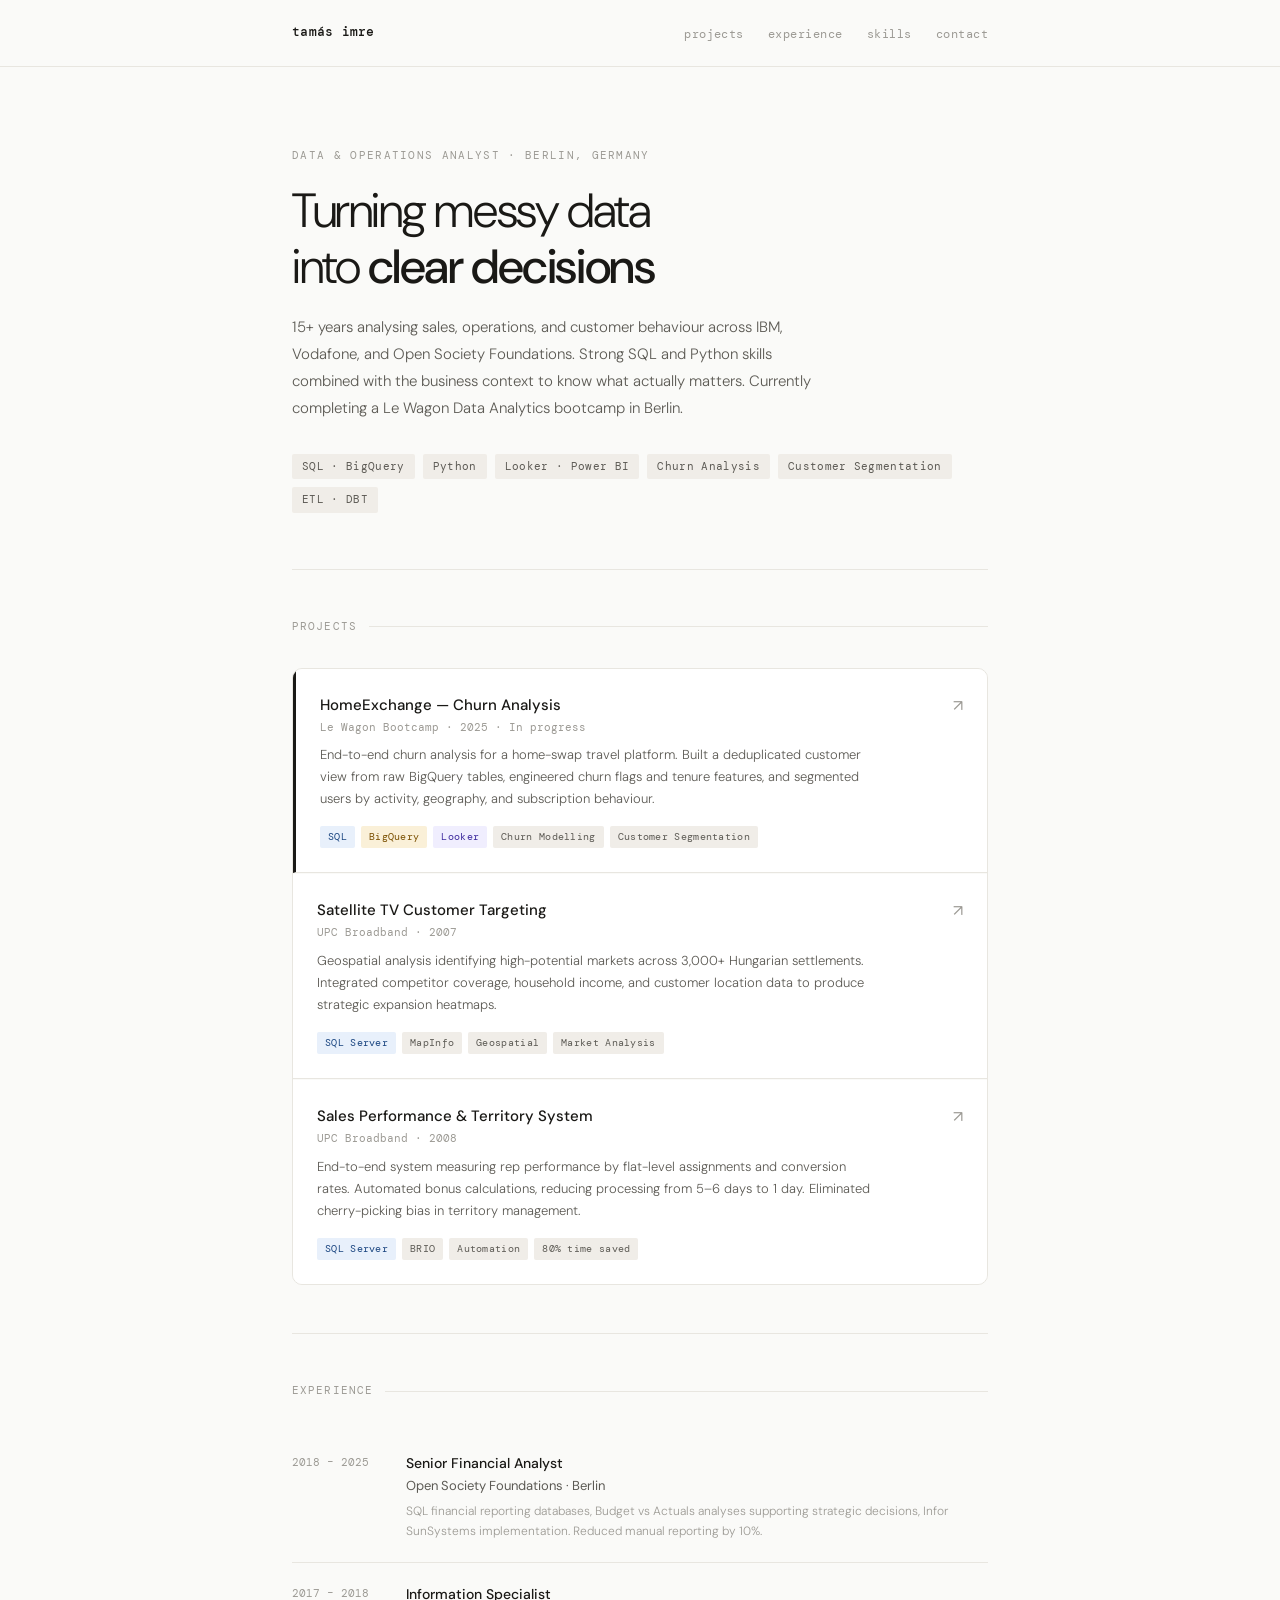
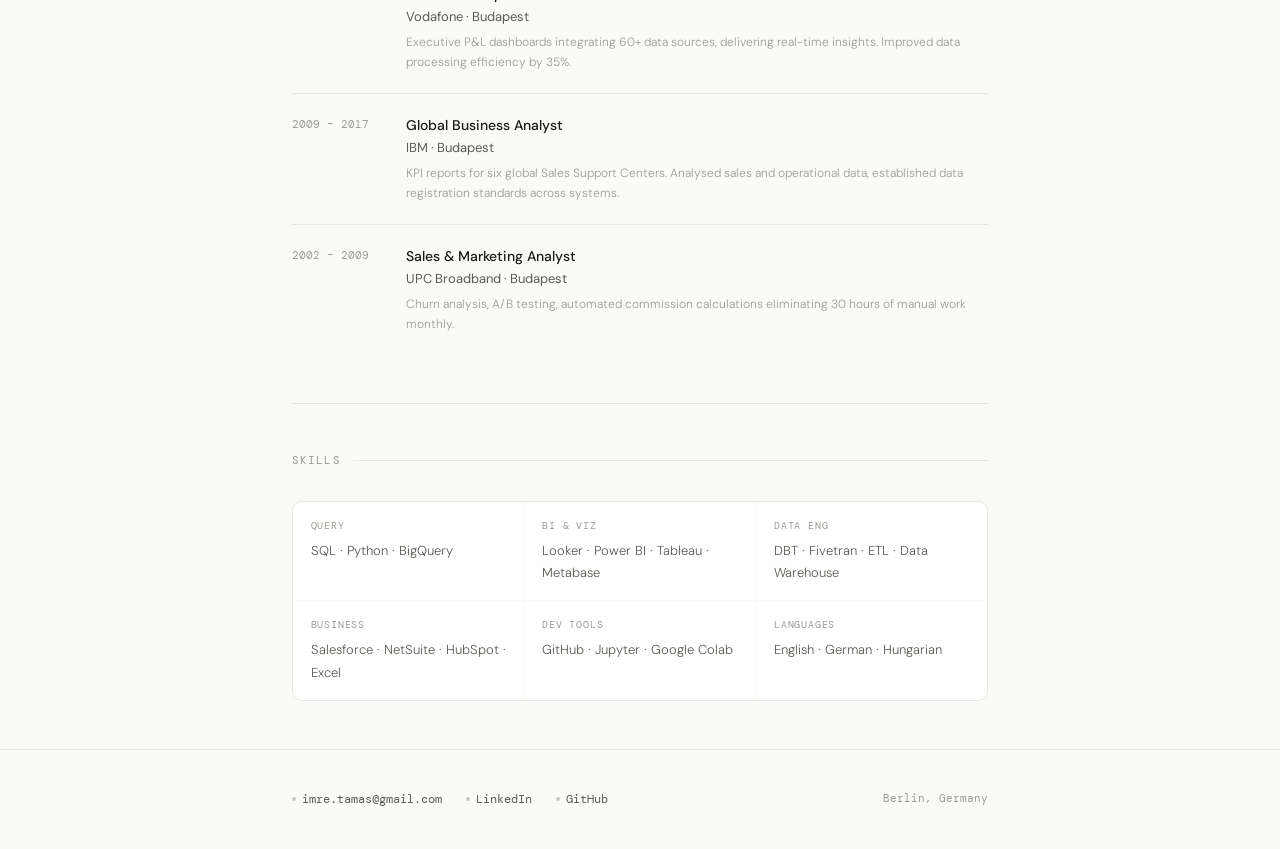
==== index.html @ 776a2b69 "Add files via upload" ====
<!DOCTYPE html>
<html lang="en">
<head>
  <meta charset="UTF-8" />
  <meta name="viewport" content="width=device-width, initial-scale=1.0" />
  <title>Tamás Imre — Data Analyst</title>
  <meta name="description" content="Data analytics portfolio of Tamás Imre. SQL, BigQuery, Python, churn analysis, and business intelligence." />
  <link rel="stylesheet" href="style.css" />
</head>
<body>

<nav>
  <div class="nav-inner">
    <a href="/" class="nav-logo mono">tamás imre</a>
    <ul class="nav-links">
      <li><a href="#projects">projects</a></li>
      <li><a href="#experience">experience</a></li>
      <li><a href="#skills">skills</a></li>
      <li><a href="mailto:imre.tamas@gmail.com">contact</a></li>
    </ul>
  </div>
</nav>

<main>
  <div class="container">

    <!-- Hero -->
    <section class="hero fade-up">
      <p class="hero-eyebrow">Data &amp; Operations Analyst · Berlin, Germany</p>
      <h1>Turning messy data<br>into <strong>clear decisions</strong></h1>
      <p class="hero-bio">
        15+ years analysing sales, operations, and customer behaviour across IBM, Vodafone, and Open Society Foundations.
        Strong SQL and Python skills combined with the business context to know what actually matters.
        Currently completing a Le Wagon Data Analytics bootcamp in Berlin.
      </p>
      <div class="tag-row">
        <span class="tag">SQL · BigQuery</span>
        <span class="tag">Python</span>
        <span class="tag">Looker · Power BI</span>
        <span class="tag">Churn Analysis</span>
        <span class="tag">Customer Segmentation</span>
        <span class="tag">ETL · DBT</span>
      </div>
    </section>

    <!-- Projects -->
    <section class="section" id="projects">
      <div class="section-label">Projects</div>
      <div class="projects-grid">

        <a href="homeexchange/" class="project-card featured fade-up">
          <div class="project-top">
            <div>
              <div class="project-title">HomeExchange — Churn Analysis</div>
              <div class="project-org mono">Le Wagon Bootcamp · 2025 · In progress</div>
            </div>
            <span class="project-arrow">↗</span>
          </div>
          <p class="project-desc">
            End-to-end churn analysis for a home-swap travel platform. Built a deduplicated customer view from raw BigQuery tables, engineered churn flags and tenure features, and segmented users by activity, geography, and subscription behaviour.
          </p>
          <div class="chip-row">
            <span class="chip chip-sql">SQL</span>
            <span class="chip chip-bq">BigQuery</span>
            <span class="chip chip-bi">Looker</span>
            <span class="chip chip-default">Churn Modelling</span>
            <span class="chip chip-default">Customer Segmentation</span>
          </div>
        </a>

        <a href="satellite-tv/" class="project-card fade-up">
          <div class="project-top">
            <div>
              <div class="project-title">Satellite TV Customer Targeting</div>
              <div class="project-org mono">UPC Broadband · 2007</div>
            </div>
            <span class="project-arrow">↗</span>
          </div>
          <p class="project-desc">
            Geospatial analysis identifying high-potential markets across 3,000+ Hungarian settlements. Integrated competitor coverage, household income, and customer location data to produce strategic expansion heatmaps.
          </p>
          <div class="chip-row">
            <span class="chip chip-sql">SQL Server</span>
            <span class="chip chip-default">MapInfo</span>
            <span class="chip chip-default">Geospatial</span>
            <span class="chip chip-default">Market Analysis</span>
          </div>
        </a>

        <a href="sales-performance/" class="project-card fade-up">
          <div class="project-top">
            <div>
              <div class="project-title">Sales Performance &amp; Territory System</div>
              <div class="project-org mono">UPC Broadband · 2008</div>
            </div>
            <span class="project-arrow">↗</span>
          </div>
          <p class="project-desc">
            End-to-end system measuring rep performance by flat-level assignments and conversion rates. Automated bonus calculations, reducing processing from 5–6 days to 1 day. Eliminated cherry-picking bias in territory management.
          </p>
          <div class="chip-row">
            <span class="chip chip-sql">SQL Server</span>
            <span class="chip chip-default">BRIO</span>
            <span class="chip chip-default">Automation</span>
            <span class="chip chip-default">80% time saved</span>
          </div>
        </a>

      </div>
    </section>

    <!-- Experience -->
    <section class="section" id="experience">
      <div class="section-label">Experience</div>
      <div class="exp-list">
        <div class="exp-row fade-up">
          <div class="exp-year mono">2018 – 2025</div>
          <div>
            <div class="exp-title">Senior Financial Analyst</div>
            <div class="exp-co">Open Society Foundations · Berlin</div>
            <div class="exp-note">SQL financial reporting databases, Budget vs Actuals analyses supporting strategic decisions, Infor SunSystems implementation. Reduced manual reporting by 10%.</div>
          </div>
        </div>
        <div class="exp-row fade-up">
          <div class="exp-year mono">2017 – 2018</div>
          <div>
            <div class="exp-title">Information Specialist</div>
            <div class="exp-co">Vodafone · Budapest</div>
            <div class="exp-note">Executive P&amp;L dashboards integrating 60+ data sources, delivering real-time insights. Improved data processing efficiency by 35%.</div>
          </div>
        </div>
        <div class="exp-row fade-up">
          <div class="exp-year mono">2009 – 2017</div>
          <div>
            <div class="exp-title">Global Business Analyst</div>
            <div class="exp-co">IBM · Budapest</div>
            <div class="exp-note">KPI reports for six global Sales Support Centers. Analysed sales and operational data, established data registration standards across systems.</div>
          </div>
        </div>
        <div class="exp-row fade-up">
          <div class="exp-year mono">2002 – 2009</div>
          <div>
            <div class="exp-title">Sales &amp; Marketing Analyst</div>
            <div class="exp-co">UPC Broadband · Budapest</div>
            <div class="exp-note">Churn analysis, A/B testing, automated commission calculations eliminating 30 hours of manual work monthly.</div>
          </div>
        </div>
      </div>
    </section>

    <!-- Skills -->
    <section class="section" id="skills">
      <div class="section-label">Skills</div>
      <div class="skills-grid">
        <div class="skill-cell fade-up">
          <div class="skill-cell-label">Query</div>
          <div class="skill-cell-items">SQL · Python · BigQuery</div>
        </div>
        <div class="skill-cell fade-up">
          <div class="skill-cell-label">BI &amp; Viz</div>
          <div class="skill-cell-items">Looker · Power BI · Tableau · Metabase</div>
        </div>
        <div class="skill-cell fade-up">
          <div class="skill-cell-label">Data Eng</div>
          <div class="skill-cell-items">DBT · Fivetran · ETL · Data Warehouse</div>
        </div>
        <div class="skill-cell fade-up">
          <div class="skill-cell-label">Business</div>
          <div class="skill-cell-items">Salesforce · NetSuite · HubSpot · Excel</div>
        </div>
        <div class="skill-cell fade-up">
          <div class="skill-cell-label">Dev Tools</div>
          <div class="skill-cell-items">GitHub · Jupyter · Google Colab</div>
        </div>
        <div class="skill-cell fade-up">
          <div class="skill-cell-label">Languages</div>
          <div class="skill-cell-items">English · German · Hungarian</div>
        </div>
      </div>
    </section>

  </div>
</main>

<footer>
  <div class="footer-inner">
    <div class="contact-links">
      <a href="mailto:imre.tamas@gmail.com" class="contact-link">
        <span class="contact-dot"></span> imre.tamas@gmail.com
      </a>
      <a href="https://linkedin.com/in/tamas-imre-analyst" class="contact-link" target="_blank" rel="noopener">
        <span class="contact-dot"></span> LinkedIn
      </a>
      <a href="https://github.com/imrepocok" class="contact-link" target="_blank" rel="noopener">
        <span class="contact-dot"></span> GitHub
      </a>
    </div>
    <span class="footer-copy mono">Berlin, Germany</span>
  </div>
</footer>

</body>
</html>
---- style.css ----
@import url('https://fonts.googleapis.com/css2?family=DM+Mono:ital,wght@0,300;0,400;0,500;1,300&family=DM+Sans:opsz,wght@9..40,300;9..40,400;9..40,500&display=swap');

*, *::before, *::after { box-sizing: border-box; margin: 0; padding: 0; }

:root {
  --bg: #fafaf8;
  --surface: #ffffff;
  --border: #e8e6e0;
  --border-strong: #c8c5bc;
  --text-primary: #1a1916;
  --text-secondary: #5c5a54;
  --text-tertiary: #9c9a94;
  --accent: #1a1916;
  --blue-bg: #e8f0fb;
  --blue-text: #1a4580;
  --green-bg: #e6f3e6;
  --green-text: #1a5c1a;
  --amber-bg: #faf0d8;
  --amber-text: #7a4f00;
  --purple-bg: #f0eefe;
  --purple-text: #3d2a9e;
  --tag-bg: #f0ede8;
}

html { font-size: 16px; scroll-behavior: smooth; }

body {
  font-family: 'DM Sans', sans-serif;
  background: var(--bg);
  color: var(--text-primary);
  line-height: 1.6;
  min-height: 100vh;
  -webkit-font-smoothing: antialiased;
}

.mono { font-family: 'DM Mono', monospace; }

/* Layout */
.container {
  max-width: 760px;
  margin: 0 auto;
  padding: 0 2rem;
}

/* Nav */
nav {
  border-bottom: 0.5px solid var(--border);
  padding: 1.25rem 0;
  position: sticky;
  top: 0;
  background: var(--bg);
  z-index: 100;
}

.nav-inner {
  max-width: 760px;
  margin: 0 auto;
  padding: 0 2rem;
  display: flex;
  align-items: center;
  justify-content: space-between;
}

.nav-logo {
  font-family: 'DM Mono', monospace;
  font-size: 13px;
  font-weight: 500;
  color: var(--text-primary);
  text-decoration: none;
  letter-spacing: 0.02em;
}

.nav-links {
  display: flex;
  gap: 1.5rem;
  list-style: none;
}

.nav-links a {
  font-family: 'DM Mono', monospace;
  font-size: 12px;
  color: var(--text-tertiary);
  text-decoration: none;
  letter-spacing: 0.04em;
  transition: color 0.15s;
}

.nav-links a:hover { color: var(--text-primary); }

/* Hero */
.hero {
  padding: 5rem 0 3.5rem;
  border-bottom: 0.5px solid var(--border);
}

.hero-eyebrow {
  font-family: 'DM Mono', monospace;
  font-size: 11px;
  letter-spacing: 0.12em;
  color: var(--text-tertiary);
  text-transform: uppercase;
  margin-bottom: 1.2rem;
}

.hero h1 {
  font-size: clamp(2rem, 5vw, 3rem);
  font-weight: 300;
  letter-spacing: -0.03em;
  line-height: 1.15;
  margin-bottom: 1.25rem;
}

.hero h1 strong { font-weight: 500; }

.hero-bio {
  font-size: 15px;
  font-weight: 300;
  color: var(--text-secondary);
  max-width: 520px;
  line-height: 1.8;
  margin-bottom: 2rem;
}

.tag-row {
  display: flex;
  gap: 8px;
  flex-wrap: wrap;
}

.tag {
  font-family: 'DM Mono', monospace;
  font-size: 11px;
  padding: 4px 10px;
  background: var(--tag-bg);
  color: var(--text-secondary);
  border-radius: 2px;
  letter-spacing: 0.03em;
}

/* Section */
.section {
  padding: 3rem 0;
  border-bottom: 0.5px solid var(--border);
}

.section:last-child { border-bottom: none; }

.section-label {
  font-family: 'DM Mono', monospace;
  font-size: 11px;
  letter-spacing: 0.1em;
  color: var(--text-tertiary);
  text-transform: uppercase;
  margin-bottom: 2rem;
  display: flex;
  align-items: center;
  gap: 12px;
}

.section-label::after {
  content: '';
  flex: 1;
  height: 0.5px;
  background: var(--border);
}

/* Project cards */
.projects-grid {
  display: flex;
  flex-direction: column;
  gap: 1px;
  border: 0.5px solid var(--border);
  border-radius: 10px;
  overflow: hidden;
}

.project-card {
  background: var(--surface);
  padding: 1.5rem;
  text-decoration: none;
  color: inherit;
  display: block;
  transition: background 0.15s;
  border-bottom: 0.5px solid var(--border);
  position: relative;
}

.project-card:last-child { border-bottom: none; }
.project-card:hover { background: #f5f3ef; }

.project-card.featured {
  border-left: 3px solid var(--text-primary);
}

.project-top {
  display: flex;
  justify-content: space-between;
  align-items: flex-start;
  margin-bottom: 0.5rem;
}

.project-title {
  font-size: 15px;
  font-weight: 500;
  margin-bottom: 2px;
}

.project-org {
  font-family: 'DM Mono', monospace;
  font-size: 11px;
  color: var(--text-tertiary);
}

.project-arrow {
  font-size: 16px;
  color: var(--text-tertiary);
  transition: transform 0.15s;
}

.project-card:hover .project-arrow { transform: translate(3px, -3px); }

.project-desc {
  font-size: 13px;
  color: var(--text-secondary);
  font-weight: 300;
  line-height: 1.7;
  margin-bottom: 1rem;
  max-width: 560px;
}

.chip-row {
  display: flex;
  gap: 6px;
  flex-wrap: wrap;
}

.chip {
  font-family: 'DM Mono', monospace;
  font-size: 10px;
  padding: 3px 8px;
  border-radius: 2px;
  letter-spacing: 0.03em;
}

.chip-default { background: var(--tag-bg); color: var(--text-secondary); }
.chip-sql { background: var(--blue-bg); color: var(--blue-text); }
.chip-py { background: var(--green-bg); color: var(--green-text); }
.chip-bq { background: var(--amber-bg); color: var(--amber-text); }
.chip-bi { background: var(--purple-bg); color: var(--purple-text); }

/* Skills grid */
.skills-grid {
  display: grid;
  grid-template-columns: repeat(3, minmax(0,1fr));
  gap: 1px;
  border: 0.5px solid var(--border);
  border-radius: 10px;
  overflow: hidden;
}

.skill-cell {
  background: var(--surface);
  padding: 1rem 1.1rem;
}

.skill-cell-label {
  font-family: 'DM Mono', monospace;
  font-size: 10px;
  letter-spacing: 0.08em;
  color: var(--text-tertiary);
  text-transform: uppercase;
  margin-bottom: 6px;
}

.skill-cell-items {
  font-size: 13px;
  color: var(--text-secondary);
  line-height: 1.7;
  font-weight: 300;
}

/* Experience */
.exp-list { display: flex; flex-direction: column; gap: 0; }

.exp-row {
  display: flex;
  gap: 1.5rem;
  padding: 1.25rem 0;
  border-bottom: 0.5px solid var(--border);
}

.exp-row:last-child { border-bottom: none; }

.exp-year {
  font-family: 'DM Mono', monospace;
  font-size: 11px;
  color: var(--text-tertiary);
  min-width: 90px;
  padding-top: 2px;
  flex-shrink: 0;
}

.exp-title { font-size: 14px; font-weight: 500; margin-bottom: 2px; }
.exp-co { font-size: 13px; color: var(--text-secondary); margin-bottom: 4px; }
.exp-note { font-size: 12px; color: var(--text-tertiary); font-weight: 300; line-height: 1.7; }

/* Footer */
footer {
  padding: 2.5rem 0;
  border-top: 0.5px solid var(--border);
}

.footer-inner {
  max-width: 760px;
  margin: 0 auto;
  padding: 0 2rem;
  display: flex;
  justify-content: space-between;
  align-items: center;
  flex-wrap: wrap;
  gap: 1rem;
}

.contact-links {
  display: flex;
  gap: 1.5rem;
  flex-wrap: wrap;
}

.contact-link {
  font-family: 'DM Mono', monospace;
  font-size: 12px;
  color: var(--text-secondary);
  text-decoration: none;
  display: flex;
  align-items: center;
  gap: 6px;
  transition: color 0.15s;
}

.contact-link:hover { color: var(--text-primary); }

.contact-dot {
  width: 4px;
  height: 4px;
  border-radius: 50%;
  background: var(--border-strong);
  display: inline-block;
}

.footer-copy {
  font-family: 'DM Mono', monospace;
  font-size: 11px;
  color: var(--text-tertiary);
}

/* ── Project subpage styles ── */
.back-link {
  font-family: 'DM Mono', monospace;
  font-size: 12px;
  color: var(--text-tertiary);
  text-decoration: none;
  display: inline-flex;
  align-items: center;
  gap: 6px;
  padding: 2rem 0 0;
  transition: color 0.15s;
}

.back-link:hover { color: var(--text-primary); }

.project-hero {
  padding: 2.5rem 0 3rem;
  border-bottom: 0.5px solid var(--border);
}

.project-hero-meta {
  font-family: 'DM Mono', monospace;
  font-size: 11px;
  color: var(--text-tertiary);
  letter-spacing: 0.08em;
  margin-bottom: 1rem;
  text-transform: uppercase;
}

.project-hero h1 {
  font-size: clamp(1.6rem, 4vw, 2.4rem);
  font-weight: 300;
  letter-spacing: -0.02em;
  line-height: 1.2;
  margin-bottom: 1rem;
}

.project-hero h1 strong { font-weight: 500; }

.project-hero-desc {
  font-size: 15px;
  font-weight: 300;
  color: var(--text-secondary);
  max-width: 540px;
  line-height: 1.8;
  margin-bottom: 1.5rem;
}

/* Stat cards */
.stat-grid {
  display: grid;
  grid-template-columns: repeat(auto-fit, minmax(140px, 1fr));
  gap: 1px;
  border: 0.5px solid var(--border);
  border-radius: 10px;
  overflow: hidden;
  margin-bottom: 2.5rem;
}

.stat-card {
  background: var(--surface);
  padding: 1rem 1.1rem;
}

.stat-label {
  font-family: 'DM Mono', monospace;
  font-size: 10px;
  letter-spacing: 0.08em;
  color: var(--text-tertiary);
  text-transform: uppercase;
  margin-bottom: 6px;
}

.stat-value {
  font-size: 22px;
  font-weight: 500;
  letter-spacing: -0.02em;
  line-height: 1;
  margin-bottom: 2px;
}

.stat-sub {
  font-size: 11px;
  color: var(--text-tertiary);
  font-weight: 300;
}

/* Content blocks */
.content-block {
  margin-bottom: 2.5rem;
}

.content-block h2 {
  font-size: 16px;
  font-weight: 500;
  margin-bottom: 0.75rem;
}

.content-block p {
  font-size: 14px;
  color: var(--text-secondary);
  font-weight: 300;
  line-height: 1.8;
  margin-bottom: 0.75rem;
}

.content-block ul {
  padding-left: 1.2rem;
  font-size: 14px;
  color: var(--text-secondary);
  font-weight: 300;
  line-height: 2;
}

/* Code block */
.code-block {
  background: #1a1916;
  border-radius: 8px;
  padding: 1.25rem 1.5rem;
  margin: 1rem 0 1.5rem;
  overflow-x: auto;
}

.code-block-label {
  font-family: 'DM Mono', monospace;
  font-size: 10px;
  letter-spacing: 0.08em;
  color: #888;
  text-transform: uppercase;
  margin-bottom: 10px;
}

.code-block pre {
  font-family: 'DM Mono', monospace;
  font-size: 12px;
  line-height: 1.8;
  color: #e8e4dc;
  white-space: pre;
}

.code-kw { color: #91bfff; }
.code-fn { color: #ffd580; }
.code-st { color: #b8e6b8; }
.code-cm { color: #666; font-style: italic; }
.code-nu { color: #ffb347; }

/* Finding cards */
.finding-grid {
  display: grid;
  grid-template-columns: repeat(auto-fit, minmax(200px, 1fr));
  gap: 1px;
  border: 0.5px solid var(--border);
  border-radius: 10px;
  overflow: hidden;
  margin-bottom: 2rem;
}

.finding-card {
  background: var(--surface);
  padding: 1.25rem;
}

.finding-icon {
  font-size: 18px;
  margin-bottom: 8px;
}

.finding-title {
  font-size: 13px;
  font-weight: 500;
  margin-bottom: 4px;
}

.finding-text {
  font-size: 12px;
  color: var(--text-secondary);
  font-weight: 300;
  line-height: 1.7;
}

/* Fade-in animation */
@keyframes fadeUp {
  from { opacity: 0; transform: translateY(16px); }
  to { opacity: 1; transform: translateY(0); }
}

.fade-up {
  opacity: 0;
  animation: fadeUp 0.5s ease forwards;
}

.fade-up:nth-child(1) { animation-delay: 0.05s; }
.fade-up:nth-child(2) { animation-delay: 0.1s; }
.fade-up:nth-child(3) { animation-delay: 0.15s; }
.fade-up:nth-child(4) { animation-delay: 0.2s; }
.fade-up:nth-child(5) { animation-delay: 0.25s; }

@media (max-width: 600px) {
  .skills-grid { grid-template-columns: repeat(2, minmax(0,1fr)); }
  .exp-year { min-width: 70px; }
  .footer-inner { flex-direction: column; align-items: flex-start; }
}
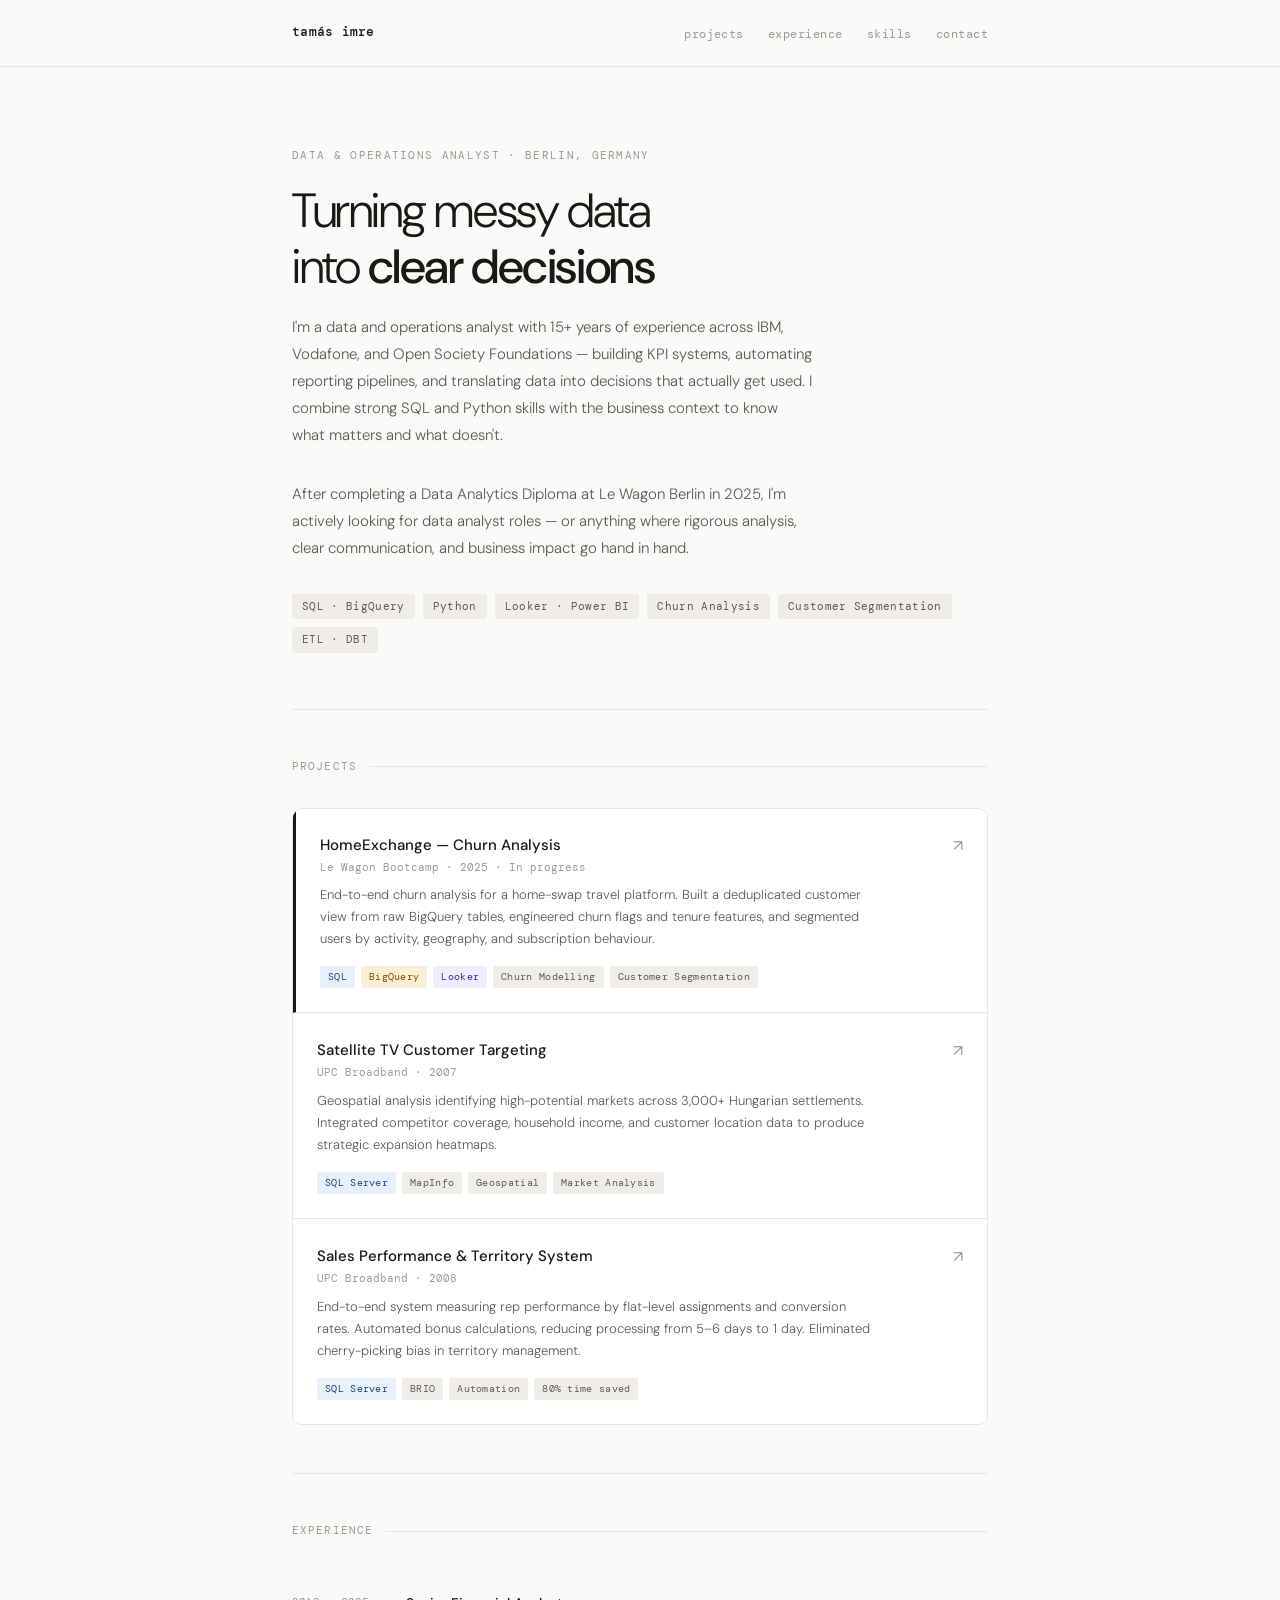
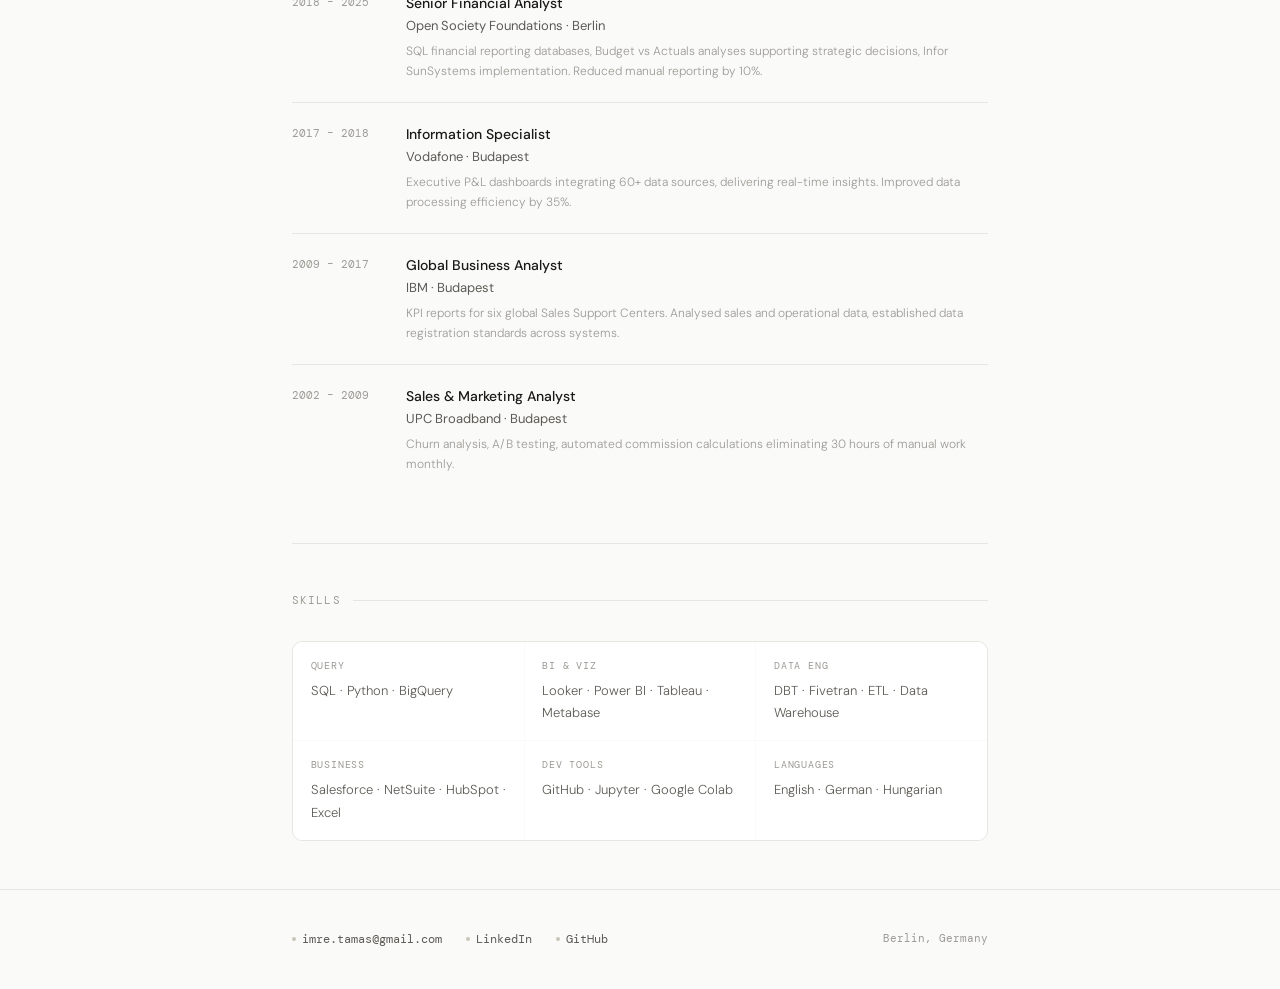
==== commit 40d3ba32: "Revise hero section bio in index.html Updated bio to reflect current experience and education." ====
--- a/index.html
+++ b/index.html
@@ -29,9 +29,14 @@
       <p class="hero-eyebrow">Data &amp; Operations Analyst · Berlin, Germany</p>
       <h1>Turning messy data<br>into <strong>clear decisions</strong></h1>
       <p class="hero-bio">
-        15+ years analysing sales, operations, and customer behaviour across IBM, Vodafone, and Open Society Foundations.
-        Strong SQL and Python skills combined with the business context to know what actually matters.
-        Currently completing a Le Wagon Data Analytics bootcamp in Berlin.
+        I'm a data and operations analyst with 15+ years of experience across IBM, Vodafone, and Open Society Foundations —
+        building KPI systems, automating reporting pipelines, and translating data into decisions that actually get used.
+        I combine strong SQL and Python skills with the business context to know what matters and what doesn't.
+      </p>
+      <p class="hero-bio">
+        After completing a Data Analytics Diploma at Le Wagon Berlin in 2025, I'm actively looking for
+        data analyst roles — or anything where rigorous analysis, clear communication, and business impact
+        go hand in hand.
       </p>
       <div class="tag-row">
         <span class="tag">SQL · BigQuery</span>
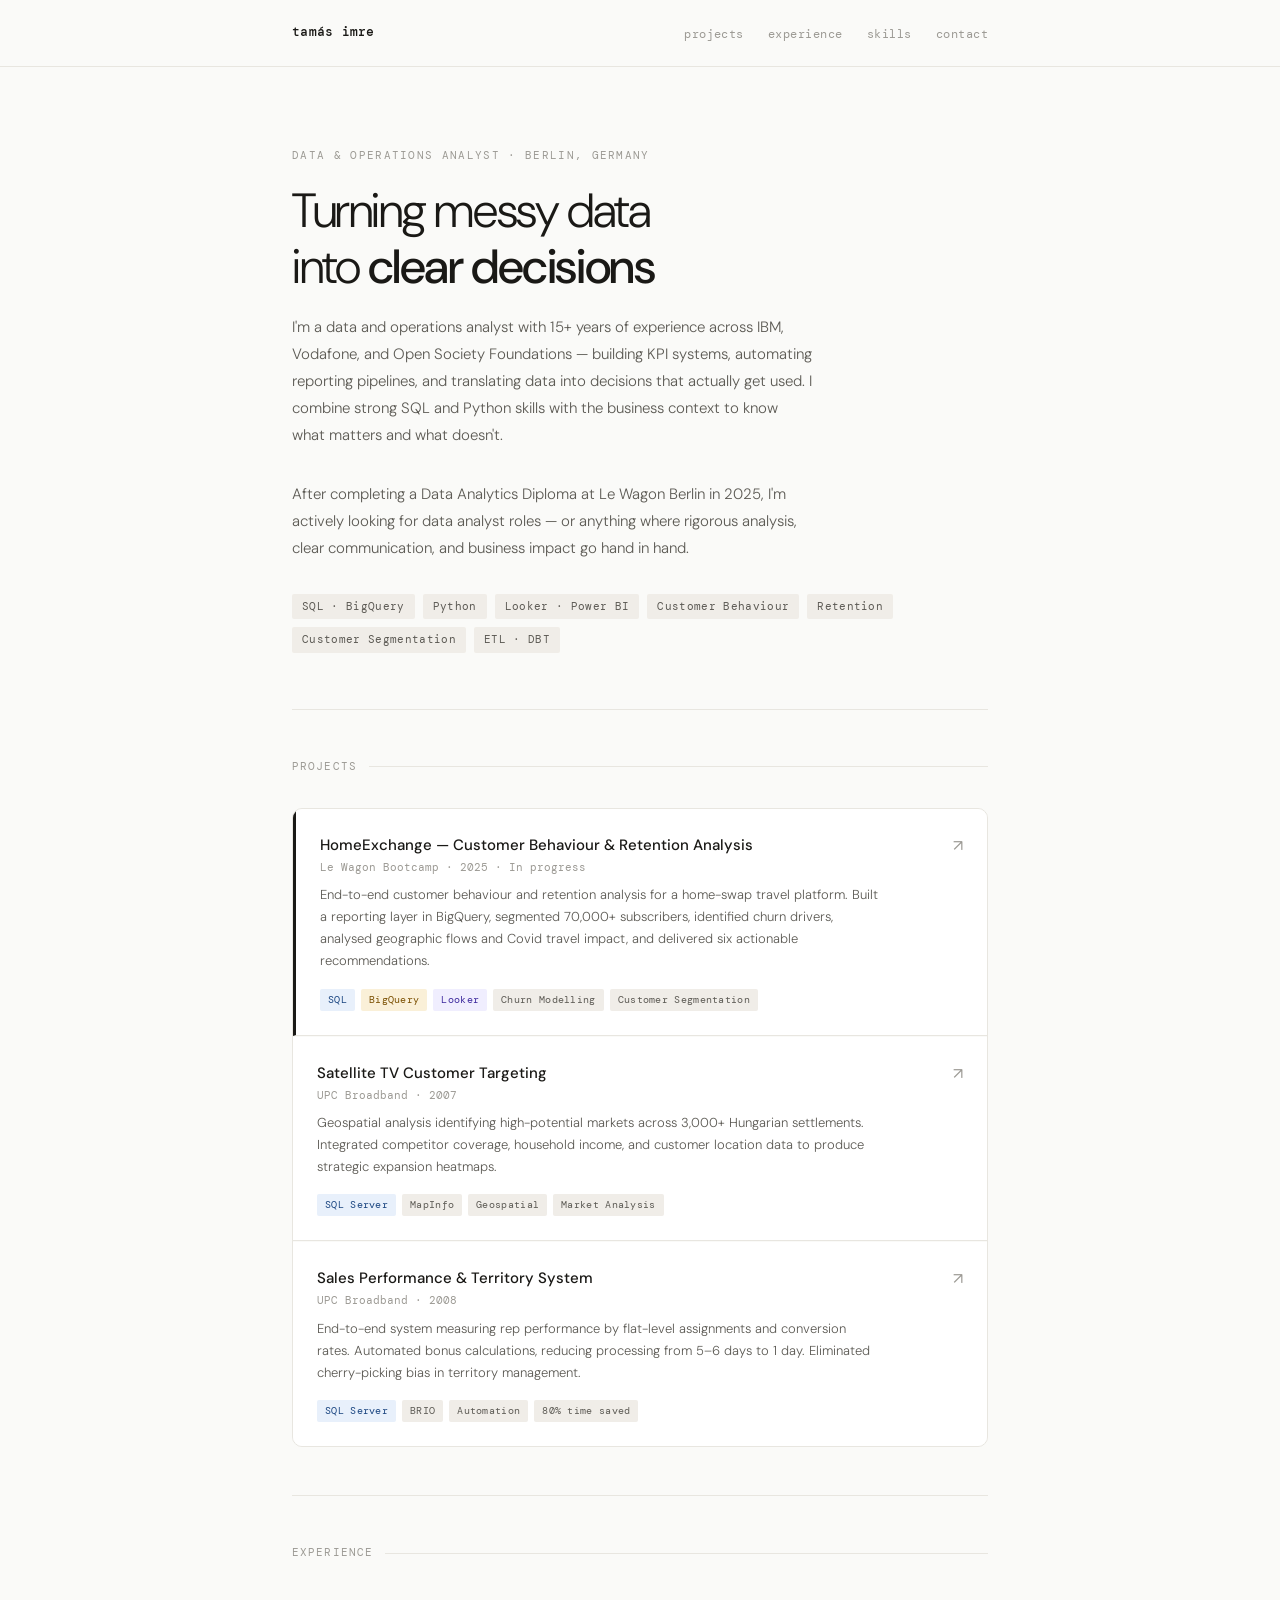
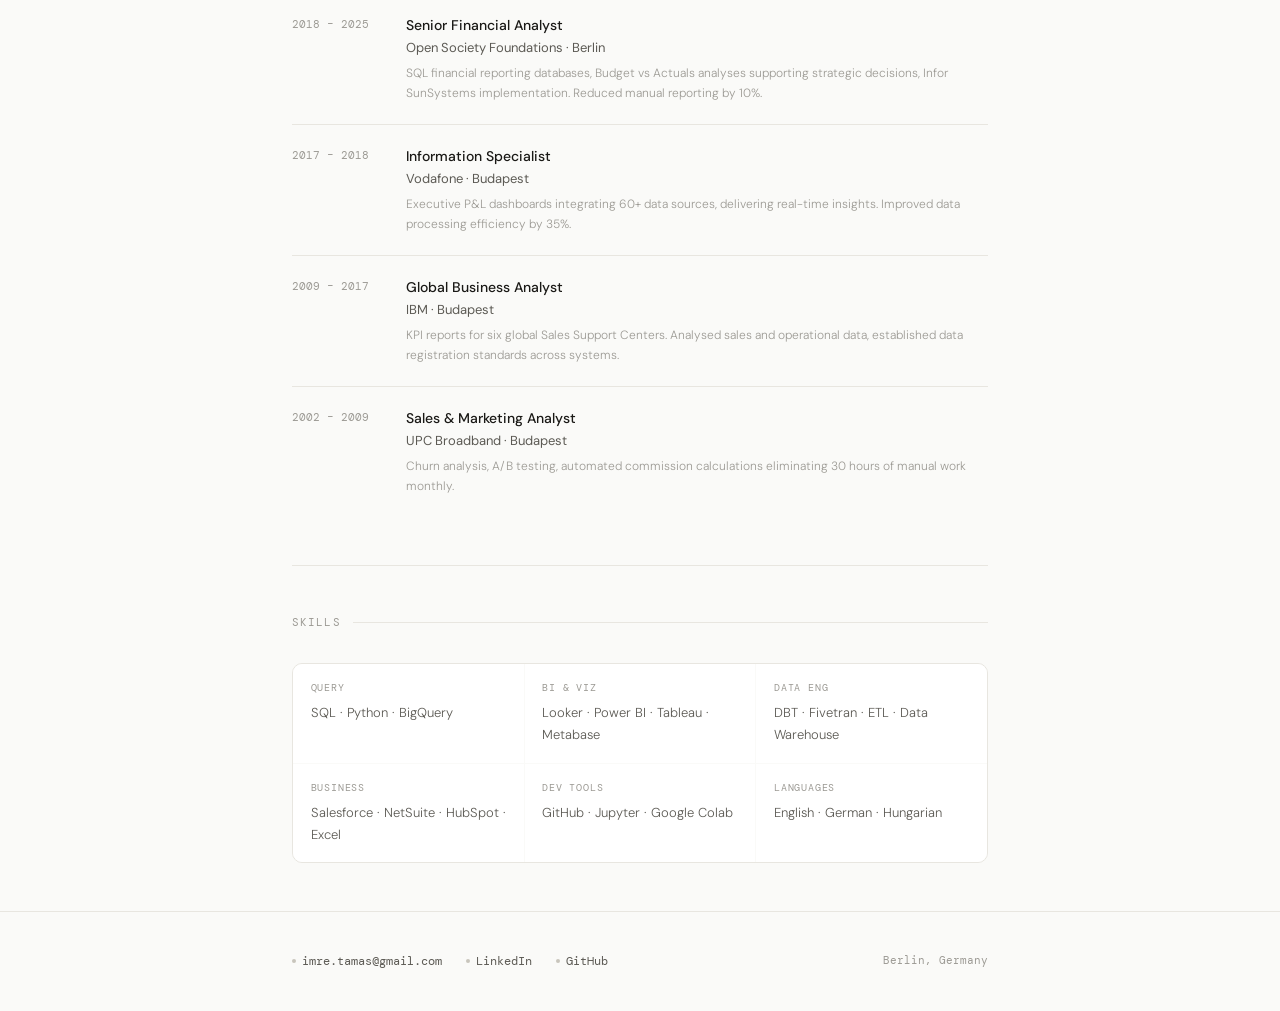
==== commit d1344c56: "Update project details for HomeExchange analysis" ====
--- a/index.html
+++ b/index.html
@@ -42,7 +42,7 @@
         <span class="tag">SQL · BigQuery</span>
         <span class="tag">Python</span>
         <span class="tag">Looker · Power BI</span>
-        <span class="tag">Churn Analysis</span>
+        <span class="tag">Customer Behaviour</span><span class="tag">Retention</span>
         <span class="tag">Customer Segmentation</span>
         <span class="tag">ETL · DBT</span>
       </div>
@@ -56,13 +56,13 @@
         <a href="homeexchange/" class="project-card featured fade-up">
           <div class="project-top">
             <div>
-              <div class="project-title">HomeExchange — Churn Analysis</div>
+              <div class="project-title">HomeExchange — Customer Behaviour &amp; Retention Analysis</div>
               <div class="project-org mono">Le Wagon Bootcamp · 2025 · In progress</div>
             </div>
             <span class="project-arrow">↗</span>
           </div>
           <p class="project-desc">
-            End-to-end churn analysis for a home-swap travel platform. Built a deduplicated customer view from raw BigQuery tables, engineered churn flags and tenure features, and segmented users by activity, geography, and subscription behaviour.
+            End-to-end customer behaviour and retention analysis for a home-swap travel platform. Built a reporting layer in BigQuery, segmented 70,000+ subscribers, identified churn drivers, analysed geographic flows and Covid travel impact, and delivered six actionable recommendations.
           </p>
           <div class="chip-row">
             <span class="chip chip-sql">SQL</span>
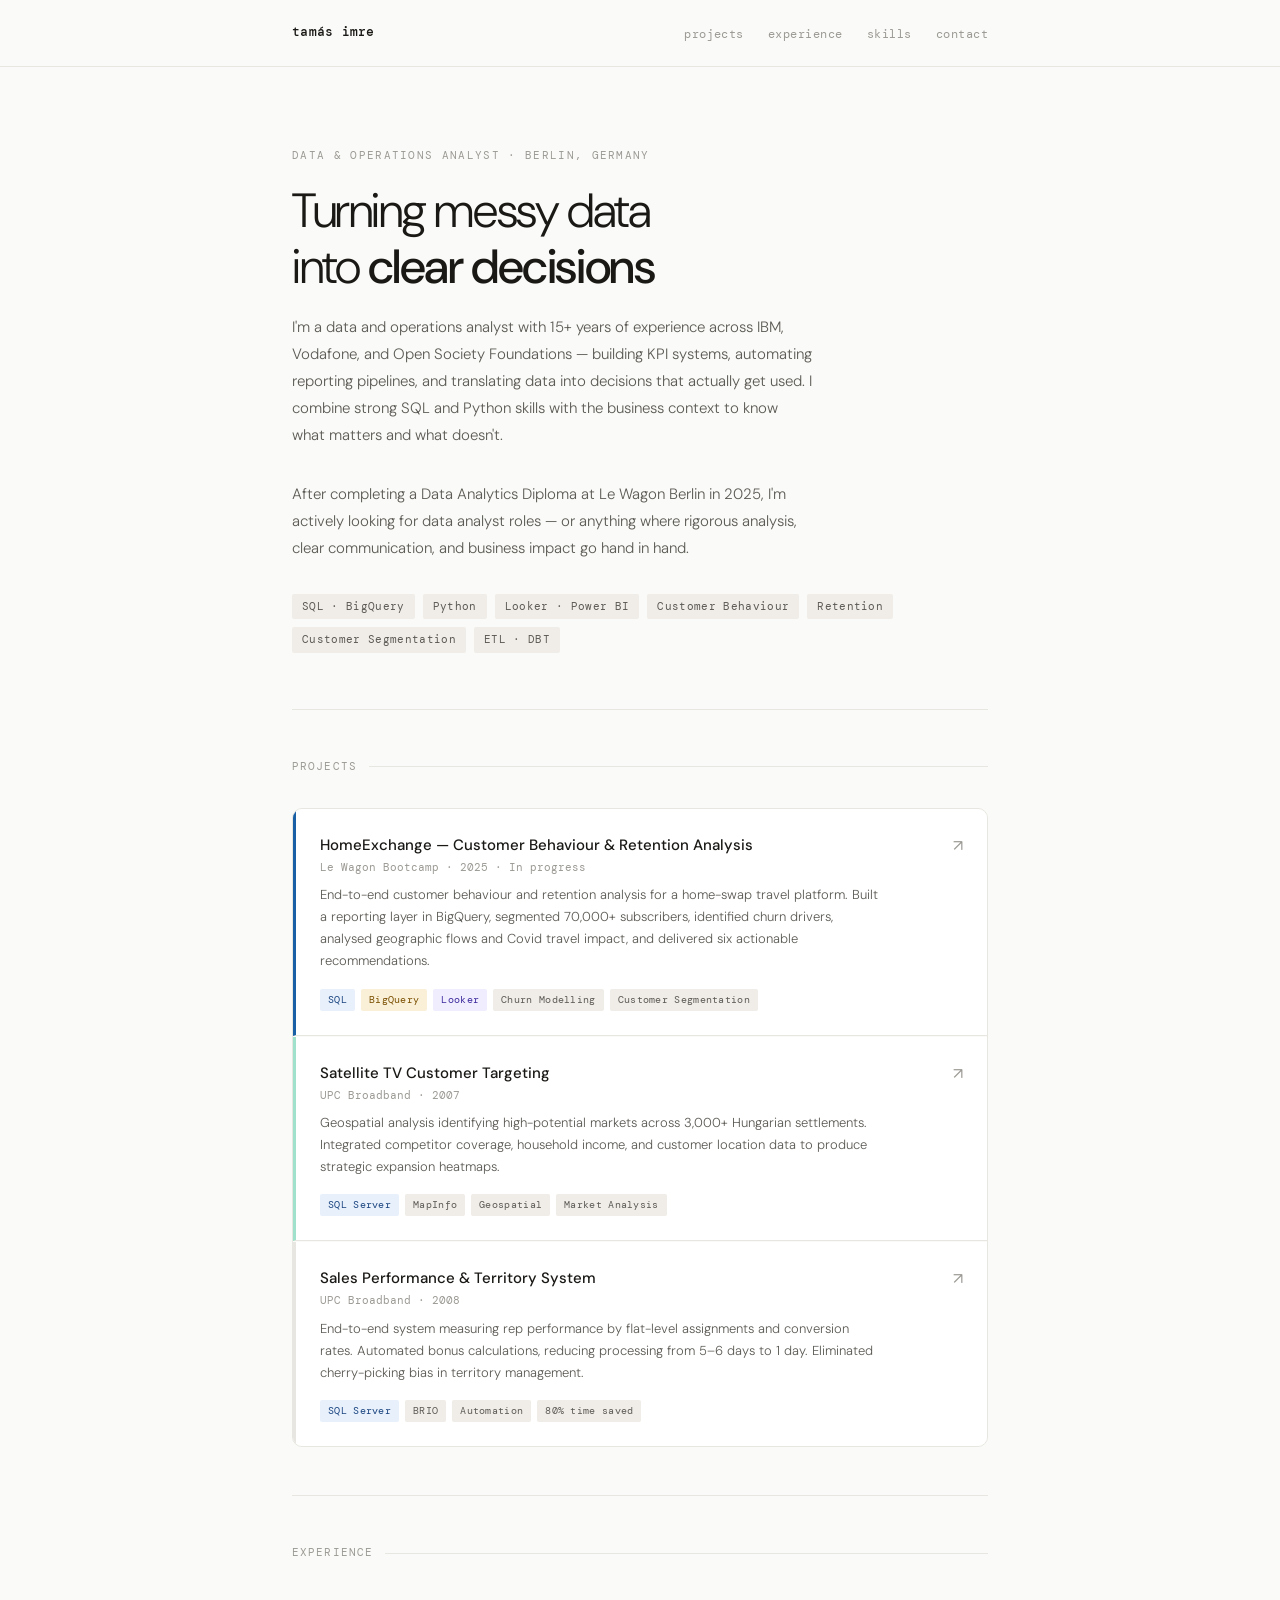
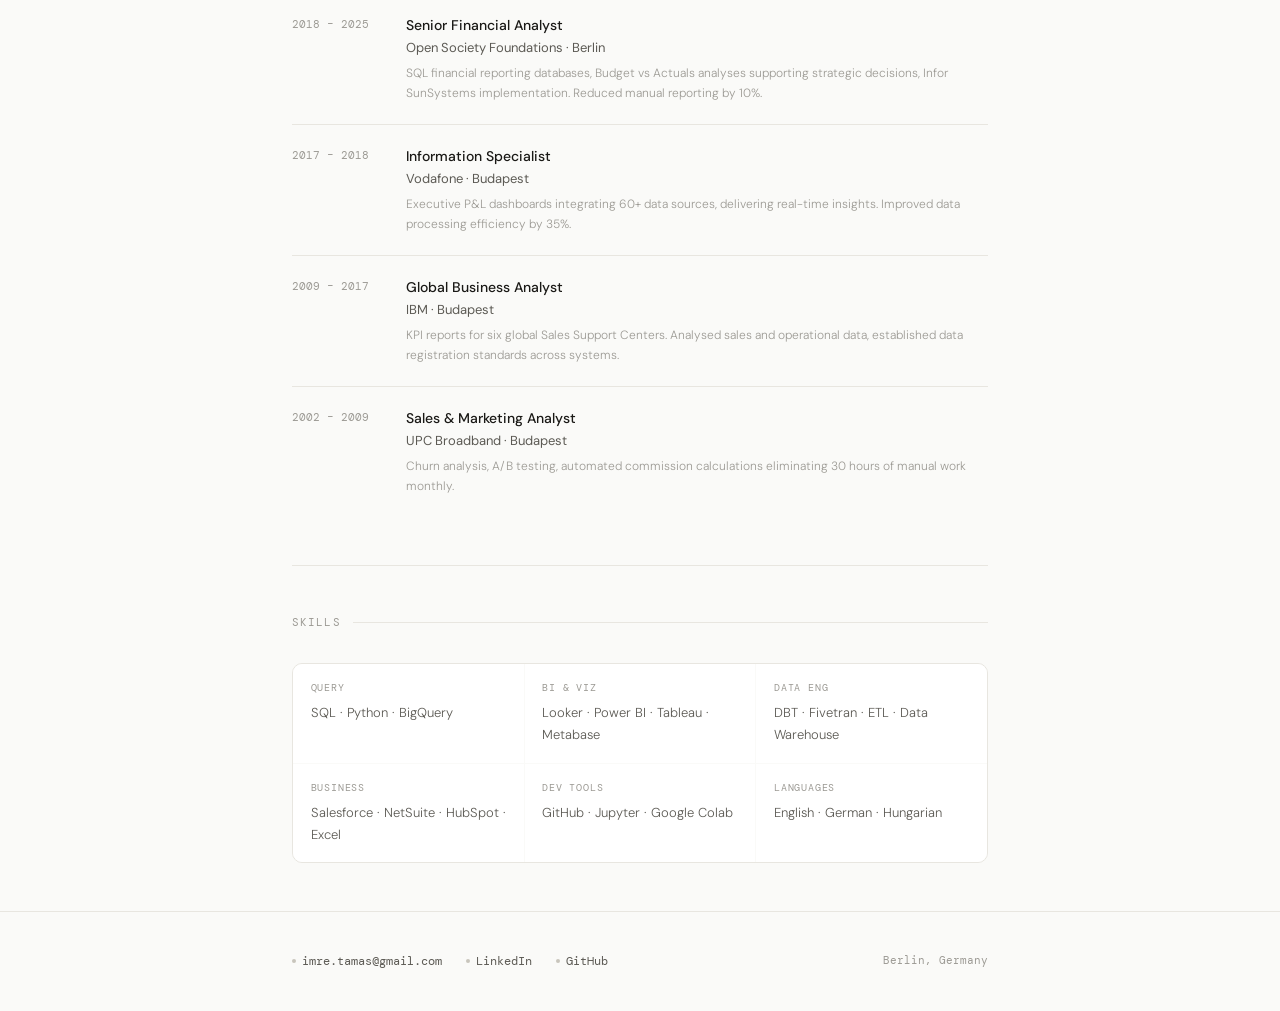
==== commit d3035167: "Update project card classes for styling" ====
--- a/index.html
+++ b/index.html
@@ -53,7 +53,7 @@
       <div class="section-label">Projects</div>
       <div class="projects-grid">
 
-        <a href="homeexchange/" class="project-card featured fade-up">
+        <a href="homeexchange/" class="project-card accent-1 fade-up">
           <div class="project-top">
             <div>
               <div class="project-title">HomeExchange — Customer Behaviour &amp; Retention Analysis</div>
@@ -73,7 +73,7 @@
           </div>
         </a>
 
-        <a href="satellite-tv/" class="project-card fade-up">
+        <a href="satellite-tv/" class="project-card accent-2 fade-up">
           <div class="project-top">
             <div>
               <div class="project-title">Satellite TV Customer Targeting</div>
@@ -92,7 +92,7 @@
           </div>
         </a>
 
-        <a href="sales-performance/" class="project-card fade-up">
+        <a href="sales-performance/" class="project-card accent-3 fade-up">
           <div class="project-top">
             <div>
               <div class="project-title">Sales Performance &amp; Territory System</div>
@@ -196,7 +196,7 @@
       <a href="https://linkedin.com/in/tamas-imre-analyst" class="contact-link" target="_blank" rel="noopener">
         <span class="contact-dot"></span> LinkedIn
       </a>
-      <a href="https://github.com/imrepocok" class="contact-link" target="_blank" rel="noopener">
+      <a href="https://github.com/imretamas-analyst" class="contact-link" target="_blank" rel="noopener">
         <span class="contact-dot"></span> GitHub
       </a>
     </div>
--- a/style.css
+++ b/style.css
@@ -188,8 +188,16 @@
 .project-card:last-child { border-bottom: none; }
 .project-card:hover { background: #f5f3ef; }
 
-.project-card.featured {
-  border-left: 3px solid var(--text-primary);
+.project-card.accent-1 {
+  border-left: 3px solid #185FA5;
+}
+
+.project-card.accent-2 {
+  border-left: 3px solid #9FE1CB;
+}
+
+.project-card.accent-3 {
+  border-left: 3px solid #e8e6e0;
 }
 
 .project-top {
@@ -468,31 +476,67 @@
   line-height: 2;
 }
 
-/* Code block */
+/* Collapsible code block */
 .code-block {
-  background: #1a1916;
+  background: #f5f3ef;
+  border: 0.5px solid var(--border);
   border-radius: 8px;
-  padding: 1.25rem 1.5rem;
   margin: 1rem 0 1.5rem;
-  overflow-x: auto;
-}
+  overflow: hidden;
+}
+
+.code-block-toggle {
+  display: flex;
+  align-items: center;
+  justify-content: space-between;
+  padding: 0.9rem 1.5rem;
+  cursor: pointer;
+  user-select: none;
+  border-bottom: 0.5px solid var(--border);
+}
+
+.code-block-toggle:hover { background: #ede9e3; }
 
 .code-block-label {
   font-family: 'DM Mono', monospace;
   font-size: 10px;
   letter-spacing: 0.08em;
-  color: #888;
+  color: var(--text-tertiary);
   text-transform: uppercase;
-  margin-bottom: 10px;
-}
+}
+
+.code-block-chevron {
+  font-family: 'DM Mono', monospace;
+  font-size: 11px;
+  color: var(--text-tertiary);
+  transition: transform 0.2s;
+}
+
+.code-block.open .code-block-chevron { transform: rotate(180deg); }
+
+.code-block-body {
+  display: none;
+  padding: 1rem 1.5rem 1.25rem;
+  overflow-x: auto;
+}
+
+.code-block.open .code-block-body { display: block; }
 
 .code-block pre {
   font-family: 'DM Mono', monospace;
   font-size: 12px;
   line-height: 1.8;
-  color: #e8e4dc;
+  color: var(--text-primary);
   white-space: pre;
-}
+  margin: 0;
+}
+
+/* Syntax colours for light background */
+.code-kw { color: #185FA5; }
+.code-fn { color: #0F6E56; }
+.code-st { color: #7a4f00; }
+.code-nu { color: #3d2a9e; }
+.code-cm { color: var(--text-tertiary); font-style: italic; }
 
 .code-kw { color: #91bfff; }
 .code-fn { color: #ffd580; }
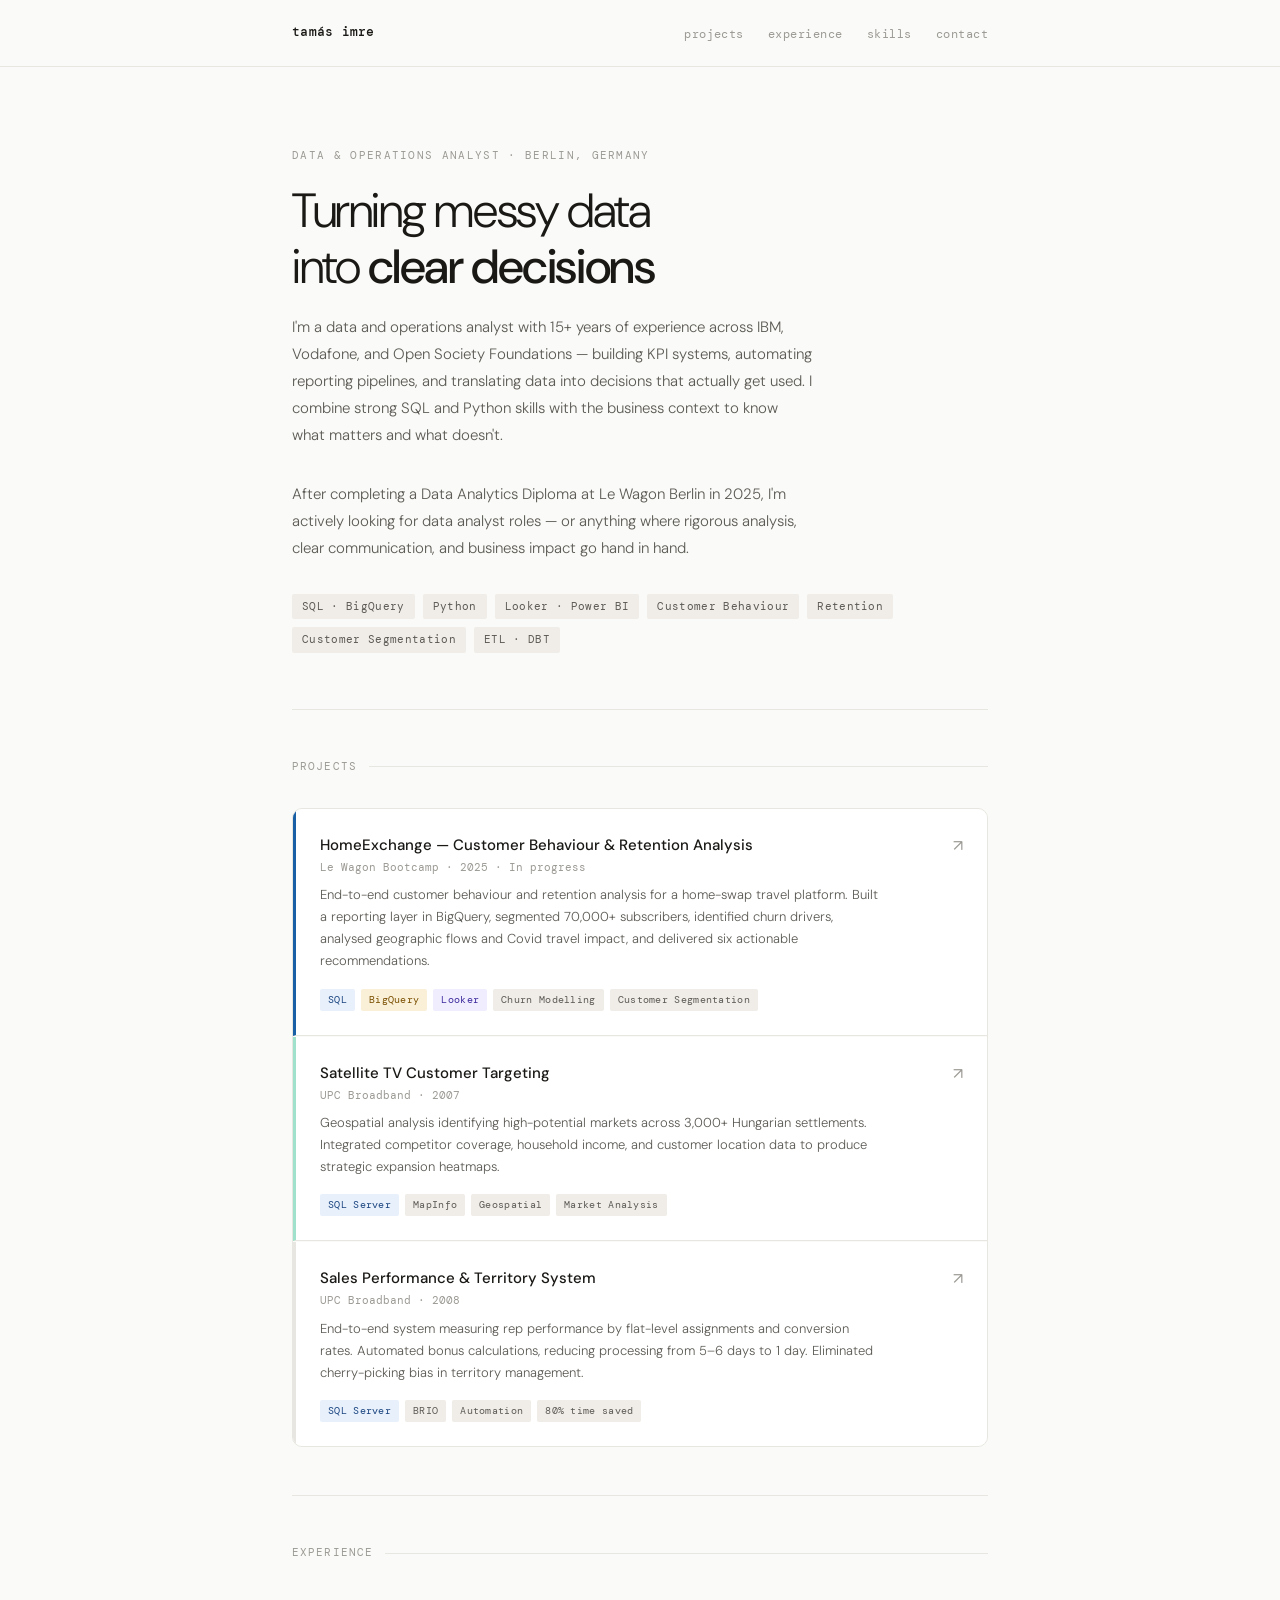
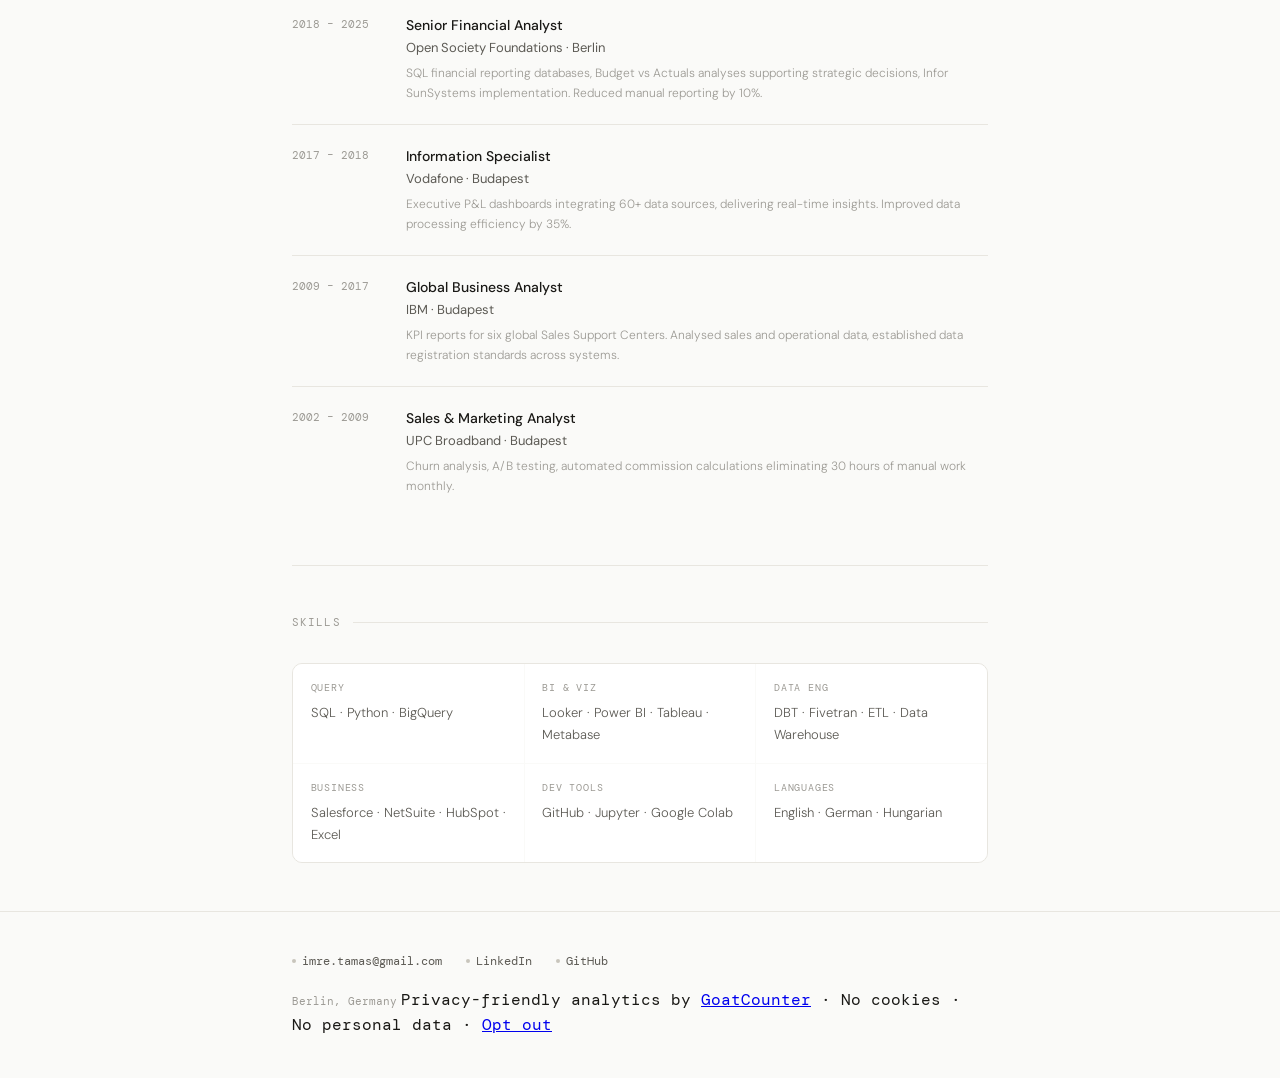
==== commit b4c63df6: "Enhance footer with privacy and analytics details Added footer section with privacy information and " ====
--- a/index.html
+++ b/index.html
@@ -6,6 +6,10 @@
   <title>Tamás Imre — Data Analyst</title>
   <meta name="description" content="Data analytics portfolio of Tamás Imre. SQL, BigQuery, Python, churn analysis, and business intelligence." />
   <link rel="stylesheet" href="style.css" />
+
+<script data-goatcounter="https://imretamas.goatcounter.com/count"
+        async src="//gc.zgo.at/count.js"></script>
+  
 </head>
 <body>
 
@@ -200,7 +204,14 @@
         <span class="contact-dot"></span> GitHub
       </a>
     </div>
-    <span class="footer-copy mono">Berlin, Germany</span>
+    <div class="footer-bottom">
+      <span class="footer-copy mono">Berlin, Germany</span>
+      <span class="footer-privacy mono">
+        Privacy-friendly analytics by <a href="https://www.goatcounter.com/" target="_blank" rel="noopener">GoatCounter</a> · 
+        No cookies · No personal data · 
+        <a href="#toggle-goatcounter">Opt out</a>
+      </span>
+    </div>
   </div>
 </footer>
 
